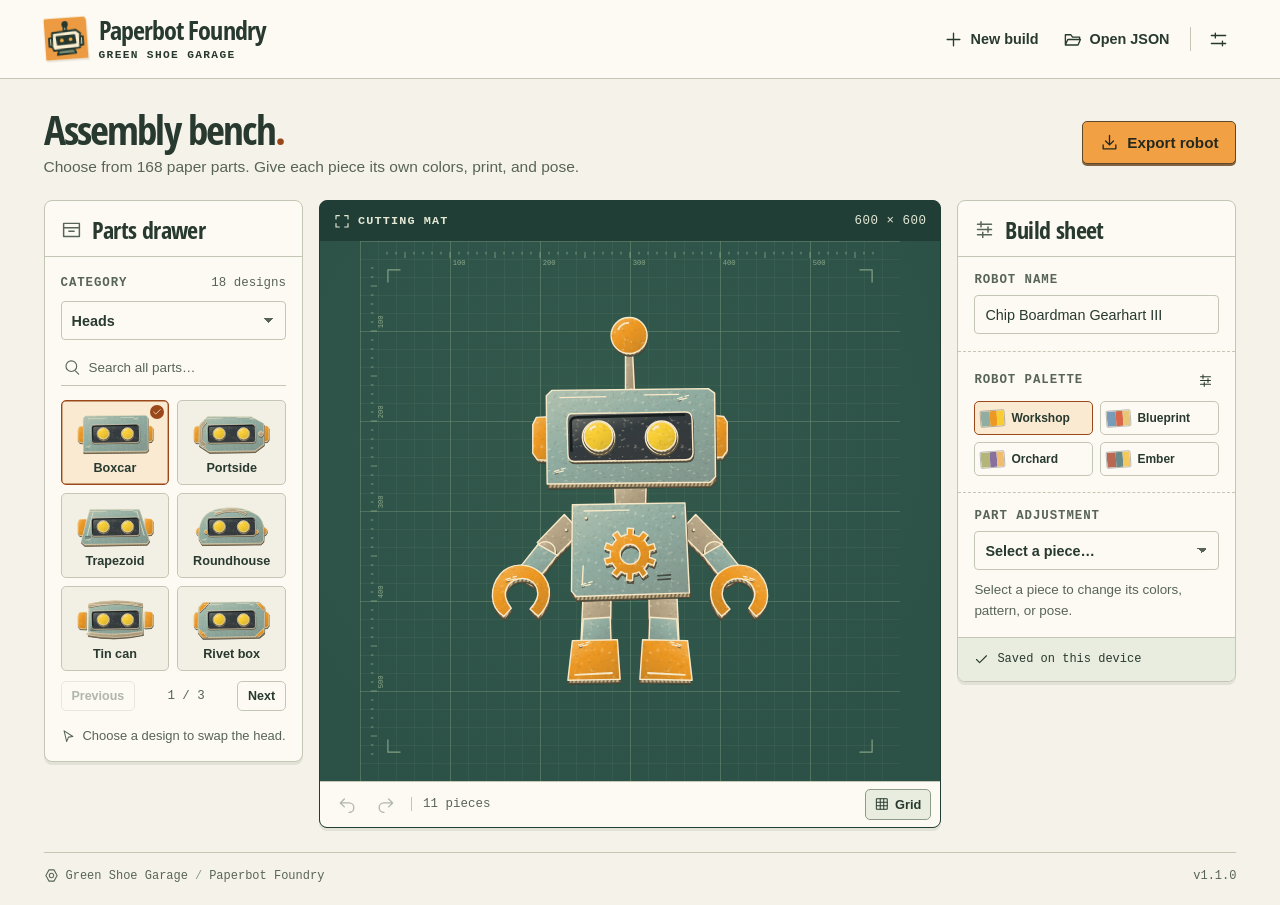
==== public/index.html @ af3d2be4 "init commit" ====
<!doctype html>
<html lang="en" data-theme="workshop">
<head>
<meta charset="utf-8"><meta name="viewport" content="width=device-width,initial-scale=1">
<meta name="theme-color" content="#f6f3e9"><meta name="description" content="Make a cut-paper robot at the Green Shoe Garage assembly bench. Pose interchangeable parts and download your creation.">
<title>Paperbot Foundry · Green Shoe Garage</title><link rel="icon" href="mark.svg" type="image/svg+xml"><link rel="stylesheet" href="workshop.css">
<script defer src="cutouts.js"></script><script defer src="parts.js"></script><script defer src="workshop.js"></script>
</head>
<body>
<header class="masthead"><div class="shell mast-inner">
<div class="brand"><img src="mark.svg" width="48" height="48" alt=""><div><div class="brand-name">Paperbot Foundry</div><div class="brand-by">GREEN SHOE GARAGE</div></div></div>
<nav aria-label="Project"><button id="new" class="quiet"><i data-icon="new"></i><span>New build</span></button><button id="open" class="quiet"><i data-icon="folder"></i><span>Open JSON</span></button><span class="nav-line"></span><button id="settings" class="icon" aria-label="Appearance and help" title="Appearance and help"><i data-icon="settings"></i></button></nav>
</div></header>
<main class="shell">
<div class="intro"><div><h1>Assembly bench<span class="title-dot">.</span></h1><p>Choose from 168 paper parts. Give each piece its own colors, print, and pose.</p></div><button class="primary" id="export"><i data-icon="download"></i>Export robot</button></div>
<div class="workshop">
<section class="panel drawer" aria-labelledby="drawer-title">
<div class="panel-title"><i data-icon="drawer"></i><h2 id="drawer-title">Parts drawer</h2></div>
<div class="drawer-body"><div class="label-line"><label for="category" class="label">Category</label><span class="mini" id="category-count"></span></div>
<select id="category"></select>
<label class="search-box"><span class="sr">Search all parts</span><i data-icon="search"></i><input type="search" id="part-search" placeholder="Search all parts…" autocomplete="off"></label>
<fieldset id="sides" hidden><legend class="sr">Limb side</legend><label><input type="radio" name="side" value="left" checked> Left</label><label><input type="radio" name="side" value="right"> Right</label></fieldset>
<div class="tiles" id="tiles"></div>
<div class="pages" id="pages"><button id="prev-page" aria-label="Previous page of parts">Previous</button><span id="page-info" class="mini" aria-live="polite"></span><button id="next-page" aria-label="Next page of parts">Next</button></div>
<p class="hint" id="drawer-hint"><i data-icon="pointer"></i><span></span></p></div></section>
<section class="mat-panel" aria-label="Robot assembly mat">
<div class="mat-top"><span><i data-icon="crop"></i>Cutting mat</span><span class="size-label">600 × 600</span></div>
<div class="mat-area"><div class="art-frame" id="frame">
<svg id="mat-grid" viewBox="0 0 600 600" aria-hidden="true"></svg><svg xmlns="http://www.w3.org/2000/svg" id="stage" tabindex="0" role="group" aria-label="Robot canvas. Select a part and use arrow keys to move it." viewBox="0 0 600 600"></svg>
<div class="mat-empty" id="mat-empty" hidden><i data-icon="drawer"></i><strong>Empty cutting mat</strong><span>Pick a part from the drawer to begin.</span></div>
</div></div>
<div class="mat-bottom"><div class="tools"><button id="undo" class="icon" title="Undo (Ctrl or Command Z)" aria-label="Undo"><i data-icon="undo"></i></button><button id="redo" class="icon" title="Redo" aria-label="Redo"><i data-icon="redo"></i></button></div><span class="mini part-count" id="part-count"></span><button id="grid-btn" class="grid-control" aria-pressed="true"><i data-icon="grid"></i>Grid</button></div></section>
<section class="panel sheet" aria-labelledby="sheet-title"><div class="panel-title"><i data-icon="sliders"></i><h2 id="sheet-title">Build sheet</h2></div>
<div class="sheet-section"><label for="robot-name" class="label">Robot name</label><input id="robot-name" type="text" maxlength="80" autocomplete="off"></div>
<div class="sheet-section"><div class="label-line"><span class="label">Robot palette</span><button id="custom" class="icon compact" title="Mix custom paper colors" aria-label="Mix custom paper colors"><i data-icon="sliders"></i></button></div><div id="palettes" class="palettes"></div></div>
<div class="sheet-section part-edit"><label class="label" for="piece">Part adjustment</label><select id="piece"></select><div id="selection-empty" class="adjust-hint">Select a piece to change its colors, pattern, or pose.</div>
<div id="adjustments" hidden><button id="part-finish" class="finish-button"><i data-icon="paint"></i> Colors &amp; pattern</button><div id="finish-summary" class="mini"></div><div class="range-row"><label for="angle">Angle</label><output id="angle-out" for="angle"></output></div><input type="range" id="angle" min="-180" max="180">
<div class="range-row"><label for="scale">Scale</label><output id="scale-out" for="scale"></output></div><input type="range" id="scale" min="30" max="220">
<div class="mirrors"><button id="flip" aria-label="Mirror horizontally" aria-pressed="false"><i data-icon="flip"></i>Mirror X</button><button id="flip-y" aria-label="Mirror vertically" aria-pressed="false"><i data-icon="flipY"></i>Mirror Y</button></div><div class="edit-tools"><button id="copy" class="icon" aria-label="Duplicate part" title="Duplicate part"><i data-icon="copy"></i></button><button id="raise" class="icon" aria-label="Bring forward one layer" title="Bring forward one layer"><i data-icon="up"></i></button><button id="lower" class="icon" aria-label="Send back one layer" title="Send back one layer"><i data-icon="down"></i></button><button id="remove" class="icon" aria-label="Remove part" title="Remove part"><i data-icon="trash"></i></button></div></div></div>
<div id="save-state" class="save-state"><i data-icon="check"></i><span>Saved on this device</span></div></section>
</div>
<footer><span><i data-icon="nut"></i>Green Shoe Garage <b>/</b> <span>Paperbot Foundry</span></span><span>v1.1.0</span></footer>
</main>
<input type="file" id="import-file" accept=".json,application/json" hidden>
<dialog id="modal"><div class="dialog-heading"><h2 id="dialog-title"></h2><button id="close" class="icon" aria-label="Close dialog"><i data-icon="close"></i></button></div><div id="dialog-content"></div></dialog>
<p id="notice" class="notice" role="status" aria-live="polite"></p>
</body></html>
---- public/workshop.css ----
@font-face{font-family:Bench;src:url("assets/bench.woff") format("woff");font-weight:700;font-display:swap}
:root{color-scheme:light;--paper:#f5f3e9;--card:#fcfaf2;--tile:#f2efe4;--ink:#28392f;--muted:#586457;--line:#c4c6b6;--strong:#8e9b89;--orange:#f2a044;--accent:#9a481a;--accent-bg:#faead2;--mat:#2c5147;--mat-top:#203e36;--mat-ink:#e4ead6;--grid:#a4be9a;--chip:#e8eddf;--focus:#a14910;--shadow:rgba(47,56,42,.09);--mono:"Courier New",monospace;font-family:"Open Sans",Arial,sans-serif;font-size:16px}
:root[data-theme=night]{color-scheme:dark;--paper:#212923;--card:#2c352f;--tile:#333e36;--ink:#f2f0df;--muted:#c0c7b9;--line:#556252;--strong:#89a18a;--accent:#ffb96f;--accent-bg:#4b4031;--chip:#364d3b;--focus:#ffc579;--mat:#233e37;--mat-top:#172d26}
:root[data-theme=contrast]{color-scheme:dark;--paper:#050505;--card:#090909;--tile:#151515;--ink:#fff;--muted:#eee;--line:#d4d4d4;--strong:#fff;--orange:#ffda52;--accent:#ffdf6d;--accent-bg:#302500;--chip:#172a13;--focus:#ffed64;--mat:#18271e;--mat-top:#000;--mat-ink:#fff}
*{box-sizing:border-box}body{margin:0;background:var(--paper);color:var(--ink)}button,input,select{font:inherit;color:inherit}button,select{cursor:pointer}button{border:1px solid var(--line);background:var(--card);border-radius:5px;display:inline-flex;align-items:center;justify-content:center;gap:.5rem;min-height:38px;font-weight:650}button:hover:not(:disabled){border-color:var(--strong);background-color:var(--tile)}button:disabled{cursor:default;opacity:.35}button:focus-visible,select:focus-visible,input:focus-visible,svg:focus-visible,a:focus-visible{outline:3px solid var(--focus);outline-offset:3px}button:active:not(:disabled){transform:translateY(1px)}[hidden]{display:none!important}svg.ui-ic{width:19px;height:19px;flex:none;display:inline-block;vertical-align:middle;pointer-events:none}
.shell{width:min(1510px,100%);margin:auto;padding-inline:clamp(18px,3.4vw,54px)}.masthead{border-bottom:1px solid var(--line);background:var(--card)}.mast-inner,.brand,nav,.intro,.label-line,.mat-top,.tools,.mat-bottom,.range-row,footer,footer>span,.dialog-heading,.save-state,.panel-title,.hint,.grid-control,.edit-tools{display:flex;align-items:center}.mast-inner,.intro,.label-line,.mat-top,.mat-bottom,.range-row,footer,.dialog-heading{justify-content:space-between}.mast-inner{min-height:78px}.brand{gap:11px}.brand img{transform:rotate(-4deg);width:44px;height:44px;filter:drop-shadow(1px 2px 0 var(--shadow))}.brand-name{font-family:Bench,"Arial Narrow",Arial,sans-serif;font-size:1.63rem;line-height:1.04;letter-spacing:-.035em}.brand-by,.mini,.label,.size-label,.save-state,footer,.mat-top,.part-no,.radio-label{font-family:var(--mono)}.brand-by{font-weight:700;letter-spacing:.12em;font-size:.7rem;margin-top:5px}.quiet,.icon,.grid-control{background:transparent}.quiet{border:1px solid transparent;padding:0 11px;font-size:.9rem}.nav-line{height:24px;width:1px;background:var(--line);margin:0 9px}.icon{height:36px;min-height:36px;min-width:36px;padding:5px;border-color:transparent}.intro{gap:1rem;padding:30px 0 24px}.intro h1{font-family:Bench,"Arial Narrow",Arial,sans-serif;font-size:clamp(2.35rem,3.2vw,3.2rem);letter-spacing:-.045em;line-height:1.01;margin:0}.title-dot{color:var(--accent)}.intro p{margin:.47rem 0 0;color:var(--muted);font-size:.97rem}.primary{color:#25291d;background:var(--orange);border:1.25px solid #5f4829;min-height:43px;padding:0 17px;box-shadow:0 2px 0 #82653f;font-size:.95rem}.primary:hover:not(:disabled){background:#ffb963;border-color:#684d2c}.workshop{display:grid;grid-template-columns:minmax(220px,.93fr) minmax(340px,2.23fr) minmax(235px,1fr);gap:16px;align-items:start}.panel,.mat-panel{border:1px solid var(--line);border-radius:8px;overflow:hidden;background:var(--card);box-shadow:0 3px 0 var(--shadow)}.panel-title{gap:10px;padding:16px 16px 14px;border-bottom:1px solid var(--line)}.panel-title .ui-ic{color:var(--muted);width:21px;height:21px}h2,.dialog-heading h2{margin:0;font:700 1.52rem/1.05 Bench,"Arial Narrow",Arial,sans-serif;letter-spacing:-.025em}.drawer-body,.sheet-section{padding:16px}.label-line{min-height:20px}.label{text-transform:uppercase;font-weight:700;font-size:.775rem;letter-spacing:.075em;color:var(--muted);display:block}.mini,.size-label{font-size:.78rem}.mini{color:var(--muted)}select,input[type=text]{margin-top:8px;border:1px solid var(--line);height:39px;width:100%;border-radius:4px;background:var(--card);padding:0 10px;font-size:.9rem}select{appearance:none;background-image:linear-gradient(45deg,transparent 50%,var(--muted) 50%),linear-gradient(135deg,var(--muted) 50%,transparent 50%);background-position:calc(100% - 16px) 50%,calc(100% - 11px) 50%;background-repeat:no-repeat;background-size:5px 5px;padding-right:28px;font-weight:600}fieldset{margin:10px 0 0;padding:0;border:0;display:flex;gap:12px}input[type=radio]{accent-color:var(--accent)}.tiles{display:grid;grid-template-columns:repeat(2,minmax(0,1fr));gap:8px;margin-top:14px}.tile{display:flex;flex-direction:column;justify-content:space-between;position:relative;padding:6px 4px 9px;background:var(--tile);border:1px solid var(--line);border-radius:5px;gap:0;min-width:0;overflow:hidden;font-size:.79rem;font-weight:650}.tile:hover:not(:disabled){border-color:var(--accent);background:var(--accent-bg)}.tile[aria-pressed=true]{border:1.5px solid var(--accent);background:var(--accent-bg);box-shadow:inset 0 0 0 .4px var(--accent)}.tile-art{width:100%;height:clamp(53px,4.2vw,74px);overflow:visible}.tile-check{position:absolute;right:4px;top:4px;background:var(--accent);color:var(--card);width:14px;height:14px;border-radius:50%;display:grid;place-items:center}.tile-check .ui-ic{width:10px;height:10px}.hint{align-items:flex-start;gap:7px;color:var(--muted);font-size:.81rem;line-height:1.45;margin:16px 0 0}.hint .ui-ic{width:15px;height:15px;margin-top:2px}.mat-panel{border:1px solid var(--mat-top);background:var(--mat-top);box-shadow:0 3px 0 var(--shadow)}.mat-top{height:40px;padding:0 14px;color:var(--mat-ink);background:var(--mat-top);text-transform:uppercase;font-size:.74rem;letter-spacing:.095em;font-weight:700}.mat-top>span:first-child{display:flex;gap:8px;align-items:center}.mat-top .ui-ic{height:16px;width:16px}.size-label{font-weight:400;letter-spacing:.04em}.mat-area{background:var(--mat);display:grid;place-items:center;overflow:hidden;background-image:radial-gradient(ellipse at 46% 37%,#a2c49310,transparent 80%)}.art-frame{width:100%;max-width:min(100%,clamp(455px,60vh,700px));position:relative;aspect-ratio:1}.art-frame>svg{position:absolute;inset:0;width:100%;height:100%;display:block}#mat-grid{color:var(--grid)}#stage{touch-action:none;overflow:hidden}#stage [data-id]{cursor:grab}#stage.moving [data-id]{cursor:grabbing}.mat-empty{position:absolute;inset:0;display:flex;flex-direction:column;justify-content:center;align-items:center;color:var(--mat-ink);gap:8px;text-align:center;padding:32px;pointer-events:none}.mat-empty strong{font:700 2rem Bench,Arial,sans-serif}.mat-empty span{font-size:.9rem}.mat-empty .ui-ic{width:32px;height:32px}.mat-bottom{height:46px;padding:0 9px;background:var(--card);gap:8px;border-top:1px solid var(--line)}.tools{gap:2px}.part-count{margin-right:auto;border-left:1px solid var(--line);padding-left:11px}.grid-control{height:31px;min-height:31px;padding:0 9px;gap:6px;font-size:.8rem;border-color:var(--line)}.grid-control[aria-pressed=true]{background:var(--chip);border-color:var(--strong)}.grid-control .ui-ic{width:14px;height:14px}.sheet-section+.sheet-section{border-top:1px dashed var(--line)}.sheet-section:has(#robot-name){padding-bottom:17px}.compact{min-width:28px;height:24px;min-height:24px}.compact .ui-ic{width:15px;height:15px}.palettes{display:grid;grid-template-columns:1fr 1fr;gap:7px;margin-top:9px}.palette{min-width:0;white-space:nowrap;justify-content:flex-start;gap:6px;padding:5px;font-size:.75rem;font-weight:600;min-height:34px}.palette[aria-pressed=true]{border-color:var(--accent);background:var(--accent-bg)}.swatch{height:17px;width:25px;display:inline-flex;flex:none;overflow:hidden;border:1px solid #0004;border-radius:2px;transform:rotate(-4deg)}.swatch b:nth-child(1){flex:1.2}.swatch b{flex:1}.adjust-hint{font-size:.84rem;line-height:1.5;color:var(--muted);margin-top:10px}.range-row{margin-top:13px;font-size:.82rem}.range-row output{font: .8rem var(--mono)}input[type=range]{width:100%;margin:6px 0 0;accent-color:var(--accent)}.edit-tools{gap:2px;justify-content:space-between;border-top:1px dashed var(--line);padding-top:7px;margin-top:10px}.edit-tools .icon{min-width:28px}.edit-tools .ui-ic{height:17px;width:17px}.save-state{padding:14px 16px;gap:8px;background:var(--chip);color:var(--ink);font-size:.75rem;border-top:1px solid var(--line)}.save-state .ui-ic{width:15px;height:15px}footer{border-top:1px solid var(--line);margin:24px 0 20px;padding-top:14px;color:var(--muted);font-size:.75rem;line-height:1.5}footer>span{gap:7px}footer b{font-weight:400;color:var(--strong)}footer .ui-ic{width:15px;height:15px}
dialog{border:1px solid var(--strong);color:var(--ink);border-radius:9px;width:min(440px,calc(100% - 32px));background:var(--card);padding:20px;box-shadow:0 14px 70px #11231950;max-height:90dvh}dialog::backdrop{background:#101c16a8}.dialog-heading{gap:12px;border-bottom:1px solid var(--line);padding-bottom:10px;margin-bottom:14px}.dialog-heading h2{font-size:1.8rem}.modal-copy{font-size:.94rem;line-height:1.5;color:var(--muted);margin:12px 0}.choice-list{display:grid;gap:8px}.choice{padding:10px 13px;text-align:left;display:block}.choice strong{display:block}.choice small{display:block;color:var(--muted);font-size:.84rem;font-weight:400;margin-top:3px;line-height:1.4}.dialog-foot{display:flex;justify-content:flex-end;gap:10px;margin-top:18px}.dialog-foot button{padding-inline:14px}.format-row{display:grid;grid-template-columns:repeat(4,1fr);gap:5px}.format-row button[aria-pressed=true]{background:var(--accent-bg);border-color:var(--accent);color:var(--accent)}.modal-field{display:block;margin-top:16px}.note{font-size:.86rem;color:var(--muted);line-height:1.5}.color-row{display:flex;justify-content:space-between;align-items:center;margin-top:9px;font-size:.95rem}input[type=color]{border:1px solid var(--line);background:var(--tile);padding:2px;width:58px;height:34px}.notice{position:fixed;z-index:4;bottom:12px;left:50%;transform:translateX(-50%);background:var(--ink);color:var(--card);border:1px solid var(--line);padding:10px 17px;border-radius:5px;font-size:.88rem;max-width:calc(100vw - 24px);width:max-content;box-shadow:0 3px 14px #0003}.notice:empty{display:none}.sr{position:absolute;width:1px;height:1px;overflow:hidden;clip-path:inset(50%)}@media(min-width:1550px){.art-frame{max-width:min(100%,670px)}}
@media(max-width:1120px){.workshop{grid-template-columns:minmax(190px,.91fr) minmax(295px,1.85fr) minmax(205px,1fr);gap:11px}.shell{padding-inline:20px}.drawer-body,.sheet-section,.panel-title{padding:13px}.palette{gap:4px;font-size:.71rem}.swatch{width:21px}}
@media(max-width:840px){.workshop{grid-template-columns:minmax(190px,.75fr) minmax(290px,1.4fr)}.sheet{grid-column:1/-1;display:grid;grid-template-columns:1fr 1fr 1.25fr}.sheet .panel-title,.sheet .save-state{grid-column:1/-1}.sheet .sheet-section{border-top:none}.sheet-section+.sheet-section{border-left:1px dashed var(--line)}.intro{padding:23px 0 19px}.art-frame{max-width:100%}.tile-art{height:55px}}
@media(max-width:600px){.shell{padding-inline:12px}.mast-inner{min-height:62px}.brand{gap:8px}.brand img{width:35px;height:35px}.brand-name{font-size:1.28rem}.brand-by{font-size:.58rem;letter-spacing:.1em}.quiet{padding:0 7px;min-width:38px}.quiet span{position:absolute;clip-path:inset(50%);width:1px;height:1px;overflow:hidden}.nav-line{margin:0 2px}.intro{padding:18px 0 15px;align-items:flex-start}.intro h1{font-size:2.1rem}.intro p{font-size:.84rem;line-height:1.4;max-width:235px;margin-top:5px}.primary{font-size:.84rem;min-height:38px;white-space:nowrap;padding:0 10px}.primary .ui-ic{width:16px}.workshop{display:flex;flex-direction:column;gap:12px}.workshop>section{width:100%}.mat-panel{order:-1}.art-frame{width:min(100%,49vh);min-width:min(100%,280px)}.mat-top{height:31px}.mat-bottom{height:38px}.drawer .panel-title,.sheet .panel-title{padding:12px 14px}.drawer-body{padding:12px 14px}.tiles{grid-template-columns:repeat(3,minmax(0,1fr));margin-top:10px}.tile-art{height:48px}.tile{padding:4px 2px 6px}.sheet{display:block}.sheet .sheet-section+.sheet-section{border-left:none;border-top:1px dashed var(--line)}.palettes{grid-template-columns:repeat(4,minmax(0,1fr))}.palette{flex-direction:column}.hint{margin-top:10px}footer{margin-top:16px}.part-count{font-size:.72rem}}@media(prefers-reduced-motion:reduce){*{scroll-behavior:auto!important}}


/* Catalog browsing and the selected piece's paper finish. */
.search-box{display:flex;align-items:center;gap:6px;border-bottom:1px solid var(--line);margin-top:9px;padding:0 3px;color:var(--muted)}
.search-box .ui-ic{width:16px}.search-box input{width:100%;min-width:0;border:0;background:transparent;height:36px;font-size:.84rem;color:var(--ink);padding:0 3px}.search-box input::placeholder{color:var(--muted)}
.pages{display:flex;align-items:center;justify-content:space-between;gap:6px;margin-top:10px}.pages button{font-size:.78rem;padding:4px 10px;min-height:30px}
.finish-button{width:100%;font-size:.88rem;background:var(--chip);margin:11px 0 5px}.finish-button .ui-ic{width:16px}
#finish-summary{font-size:.73rem;color:var(--muted);line-height:1.4}
.mirrors{display:flex;gap:5px;margin-top:9px}.mirrors button{flex:1;padding:4px;font-size:.79rem;min-height:31px}.mirrors .ui-ic{width:15px;height:15px}.mirrors button[aria-pressed=true]{background:var(--accent-bg);border-color:var(--accent)}
.finish-lead{display:flex;align-items:center;gap:15px;margin-bottom:12px}.finish-lead svg{width:114px;height:81px;background:var(--mat);border:1px solid var(--mat-top);border-radius:4px}.finish-lead .mini{margin-top:4px;text-transform:capitalize}
.link-stock{display:flex;align-items:center;gap:6px;font-size:.9rem}.link-stock input{width:17px;height:17px;accent-color:var(--accent)}.stocks{display:grid;grid-template-columns:repeat(3,minmax(0,1fr));gap:8px;margin:11px 0 17px}.stocks label{background:var(--tile);border:1px solid var(--line);border-radius:4px;padding:7px 8px;display:flex;flex-direction:column;gap:3px;font-size:.8rem}.stocks input[type=color]{width:100%;min-height:28px;padding:1px;cursor:pointer}
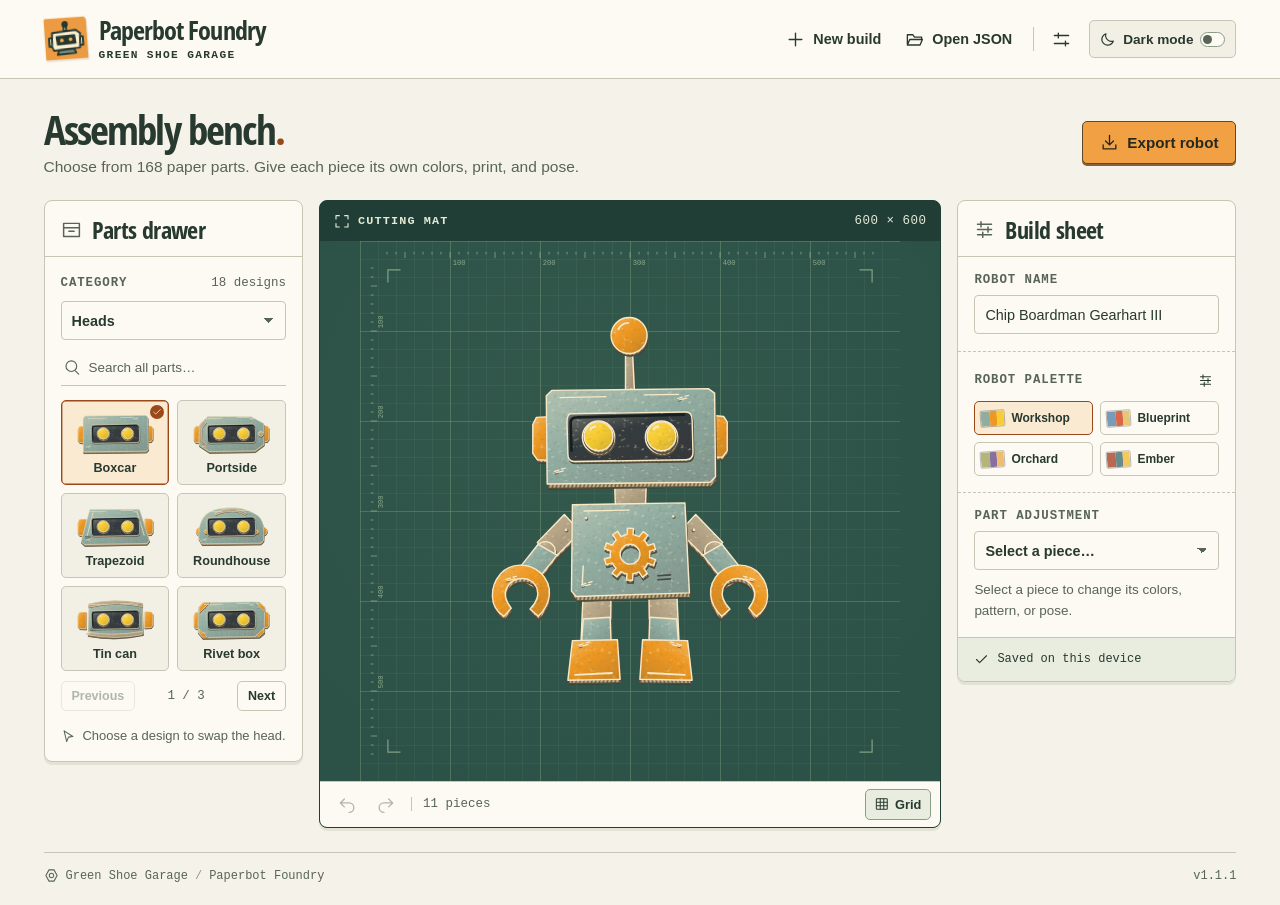
==== commit 8e865b75: "dark mode" ====
--- a/public/index.html
+++ b/public/index.html
@@ -3,13 +3,14 @@
 <head>
 <meta charset="utf-8"><meta name="viewport" content="width=device-width,initial-scale=1">
 <meta name="theme-color" content="#f6f3e9"><meta name="description" content="Make a cut-paper robot at the Green Shoe Garage assembly bench. Pose interchangeable parts and download your creation.">
-<title>Paperbot Foundry · Green Shoe Garage</title><link rel="icon" href="mark.svg" type="image/svg+xml"><link rel="stylesheet" href="workshop.css">
+<title>Paperbot Foundry · Green Shoe Garage</title><link rel="icon" href="mark.svg" type="image/svg+xml"><script src="appearance.js"></script><link rel="stylesheet" href="workshop.css">
 <script defer src="cutouts.js"></script><script defer src="parts.js"></script><script defer src="workshop.js"></script>
 </head>
 <body>
 <header class="masthead"><div class="shell mast-inner">
 <div class="brand"><img src="mark.svg" width="48" height="48" alt=""><div><div class="brand-name">Paperbot Foundry</div><div class="brand-by">GREEN SHOE GARAGE</div></div></div>
 <nav aria-label="Project"><button id="new" class="quiet"><i data-icon="new"></i><span>New build</span></button><button id="open" class="quiet"><i data-icon="folder"></i><span>Open JSON</span></button><span class="nav-line"></span><button id="settings" class="icon" aria-label="Appearance and help" title="Appearance and help"><i data-icon="settings"></i></button></nav>
+<button id="dark-toggle" class="theme-switch" type="button" aria-pressed="false"><i data-icon="moon"></i>Dark mode<span class="switch-track" aria-hidden="true"></span></button>
 </div></header>
 <main class="shell">
 <div class="intro"><div><h1>Assembly bench<span class="title-dot">.</span></h1><p>Choose from 168 paper parts. Give each piece its own colors, print, and pose.</p></div><button class="primary" id="export"><i data-icon="download"></i>Export robot</button></div>
@@ -39,7 +40,7 @@
 <div class="mirrors"><button id="flip" aria-label="Mirror horizontally" aria-pressed="false"><i data-icon="flip"></i>Mirror X</button><button id="flip-y" aria-label="Mirror vertically" aria-pressed="false"><i data-icon="flipY"></i>Mirror Y</button></div><div class="edit-tools"><button id="copy" class="icon" aria-label="Duplicate part" title="Duplicate part"><i data-icon="copy"></i></button><button id="raise" class="icon" aria-label="Bring forward one layer" title="Bring forward one layer"><i data-icon="up"></i></button><button id="lower" class="icon" aria-label="Send back one layer" title="Send back one layer"><i data-icon="down"></i></button><button id="remove" class="icon" aria-label="Remove part" title="Remove part"><i data-icon="trash"></i></button></div></div></div>
 <div id="save-state" class="save-state"><i data-icon="check"></i><span>Saved on this device</span></div></section>
 </div>
-<footer><span><i data-icon="nut"></i>Green Shoe Garage <b>/</b> <span>Paperbot Foundry</span></span><span>v1.1.0</span></footer>
+<footer><span><i data-icon="nut"></i>Green Shoe Garage <b>/</b> <span>Paperbot Foundry</span></span><span>v1.1.1</span></footer>
 </main>
 <input type="file" id="import-file" accept=".json,application/json" hidden>
 <dialog id="modal"><div class="dialog-heading"><h2 id="dialog-title"></h2><button id="close" class="icon" aria-label="Close dialog"><i data-icon="close"></i></button></div><div id="dialog-content"></div></dialog>
--- a/public/workshop.css
+++ b/public/workshop.css
@@ -1,6 +1,6 @@
 @font-face{font-family:Bench;src:url("assets/bench.woff") format("woff");font-weight:700;font-display:swap}
 :root{color-scheme:light;--paper:#f5f3e9;--card:#fcfaf2;--tile:#f2efe4;--ink:#28392f;--muted:#586457;--line:#c4c6b6;--strong:#8e9b89;--orange:#f2a044;--accent:#9a481a;--accent-bg:#faead2;--mat:#2c5147;--mat-top:#203e36;--mat-ink:#e4ead6;--grid:#a4be9a;--chip:#e8eddf;--focus:#a14910;--shadow:rgba(47,56,42,.09);--mono:"Courier New",monospace;font-family:"Open Sans",Arial,sans-serif;font-size:16px}
-:root[data-theme=night]{color-scheme:dark;--paper:#212923;--card:#2c352f;--tile:#333e36;--ink:#f2f0df;--muted:#c0c7b9;--line:#556252;--strong:#89a18a;--accent:#ffb96f;--accent-bg:#4b4031;--chip:#364d3b;--focus:#ffc579;--mat:#233e37;--mat-top:#172d26}
+:root[data-theme=night]{color-scheme:dark;--paper:#18211d;--card:#242f29;--tile:#2e3a32;--ink:#f4f2e7;--muted:#c4ccbd;--line:#617365;--strong:#89a18a;--accent:#ffb96f;--accent-bg:#4b4031;--chip:#364d3b;--focus:#ffc579;--mat:#233e37;--mat-top:#172d26}
 :root[data-theme=contrast]{color-scheme:dark;--paper:#050505;--card:#090909;--tile:#151515;--ink:#fff;--muted:#eee;--line:#d4d4d4;--strong:#fff;--orange:#ffda52;--accent:#ffdf6d;--accent-bg:#302500;--chip:#172a13;--focus:#ffed64;--mat:#18271e;--mat-top:#000;--mat-ink:#fff}
 *{box-sizing:border-box}body{margin:0;background:var(--paper);color:var(--ink)}button,input,select{font:inherit;color:inherit}button,select{cursor:pointer}button{border:1px solid var(--line);background:var(--card);border-radius:5px;display:inline-flex;align-items:center;justify-content:center;gap:.5rem;min-height:38px;font-weight:650}button:hover:not(:disabled){border-color:var(--strong);background-color:var(--tile)}button:disabled{cursor:default;opacity:.35}button:focus-visible,select:focus-visible,input:focus-visible,svg:focus-visible,a:focus-visible{outline:3px solid var(--focus);outline-offset:3px}button:active:not(:disabled){transform:translateY(1px)}[hidden]{display:none!important}svg.ui-ic{width:19px;height:19px;flex:none;display:inline-block;vertical-align:middle;pointer-events:none}
 .shell{width:min(1510px,100%);margin:auto;padding-inline:clamp(18px,3.4vw,54px)}.masthead{border-bottom:1px solid var(--line);background:var(--card)}.mast-inner,.brand,nav,.intro,.label-line,.mat-top,.tools,.mat-bottom,.range-row,footer,footer>span,.dialog-heading,.save-state,.panel-title,.hint,.grid-control,.edit-tools{display:flex;align-items:center}.mast-inner,.intro,.label-line,.mat-top,.mat-bottom,.range-row,footer,.dialog-heading{justify-content:space-between}.mast-inner{min-height:78px}.brand{gap:11px}.brand img{transform:rotate(-4deg);width:44px;height:44px;filter:drop-shadow(1px 2px 0 var(--shadow))}.brand-name{font-family:Bench,"Arial Narrow",Arial,sans-serif;font-size:1.63rem;line-height:1.04;letter-spacing:-.035em}.brand-by,.mini,.label,.size-label,.save-state,footer,.mat-top,.part-no,.radio-label{font-family:var(--mono)}.brand-by{font-weight:700;letter-spacing:.12em;font-size:.7rem;margin-top:5px}.quiet,.icon,.grid-control{background:transparent}.quiet{border:1px solid transparent;padding:0 11px;font-size:.9rem}.nav-line{height:24px;width:1px;background:var(--line);margin:0 9px}.icon{height:36px;min-height:36px;min-width:36px;padding:5px;border-color:transparent}.intro{gap:1rem;padding:30px 0 24px}.intro h1{font-family:Bench,"Arial Narrow",Arial,sans-serif;font-size:clamp(2.35rem,3.2vw,3.2rem);letter-spacing:-.045em;line-height:1.01;margin:0}.title-dot{color:var(--accent)}.intro p{margin:.47rem 0 0;color:var(--muted);font-size:.97rem}.primary{color:#25291d;background:var(--orange);border:1.25px solid #5f4829;min-height:43px;padding:0 17px;box-shadow:0 2px 0 #82653f;font-size:.95rem}.primary:hover:not(:disabled){background:#ffb963;border-color:#684d2c}.workshop{display:grid;grid-template-columns:minmax(220px,.93fr) minmax(340px,2.23fr) minmax(235px,1fr);gap:16px;align-items:start}.panel,.mat-panel{border:1px solid var(--line);border-radius:8px;overflow:hidden;background:var(--card);box-shadow:0 3px 0 var(--shadow)}.panel-title{gap:10px;padding:16px 16px 14px;border-bottom:1px solid var(--line)}.panel-title .ui-ic{color:var(--muted);width:21px;height:21px}h2,.dialog-heading h2{margin:0;font:700 1.52rem/1.05 Bench,"Arial Narrow",Arial,sans-serif;letter-spacing:-.025em}.drawer-body,.sheet-section{padding:16px}.label-line{min-height:20px}.label{text-transform:uppercase;font-weight:700;font-size:.775rem;letter-spacing:.075em;color:var(--muted);display:block}.mini,.size-label{font-size:.78rem}.mini{color:var(--muted)}select,input[type=text]{margin-top:8px;border:1px solid var(--line);height:39px;width:100%;border-radius:4px;background:var(--card);padding:0 10px;font-size:.9rem}select{appearance:none;background-image:linear-gradient(45deg,transparent 50%,var(--muted) 50%),linear-gradient(135deg,var(--muted) 50%,transparent 50%);background-position:calc(100% - 16px) 50%,calc(100% - 11px) 50%;background-repeat:no-repeat;background-size:5px 5px;padding-right:28px;font-weight:600}fieldset{margin:10px 0 0;padding:0;border:0;display:flex;gap:12px}input[type=radio]{accent-color:var(--accent)}.tiles{display:grid;grid-template-columns:repeat(2,minmax(0,1fr));gap:8px;margin-top:14px}.tile{display:flex;flex-direction:column;justify-content:space-between;position:relative;padding:6px 4px 9px;background:var(--tile);border:1px solid var(--line);border-radius:5px;gap:0;min-width:0;overflow:hidden;font-size:.79rem;font-weight:650}.tile:hover:not(:disabled){border-color:var(--accent);background:var(--accent-bg)}.tile[aria-pressed=true]{border:1.5px solid var(--accent);background:var(--accent-bg);box-shadow:inset 0 0 0 .4px var(--accent)}.tile-art{width:100%;height:clamp(53px,4.2vw,74px);overflow:visible}.tile-check{position:absolute;right:4px;top:4px;background:var(--accent);color:var(--card);width:14px;height:14px;border-radius:50%;display:grid;place-items:center}.tile-check .ui-ic{width:10px;height:10px}.hint{align-items:flex-start;gap:7px;color:var(--muted);font-size:.81rem;line-height:1.45;margin:16px 0 0}.hint .ui-ic{width:15px;height:15px;margin-top:2px}.mat-panel{border:1px solid var(--mat-top);background:var(--mat-top);box-shadow:0 3px 0 var(--shadow)}.mat-top{height:40px;padding:0 14px;color:var(--mat-ink);background:var(--mat-top);text-transform:uppercase;font-size:.74rem;letter-spacing:.095em;font-weight:700}.mat-top>span:first-child{display:flex;gap:8px;align-items:center}.mat-top .ui-ic{height:16px;width:16px}.size-label{font-weight:400;letter-spacing:.04em}.mat-area{background:var(--mat);display:grid;place-items:center;overflow:hidden;background-image:radial-gradient(ellipse at 46% 37%,#a2c49310,transparent 80%)}.art-frame{width:100%;max-width:min(100%,clamp(455px,60vh,700px));position:relative;aspect-ratio:1}.art-frame>svg{position:absolute;inset:0;width:100%;height:100%;display:block}#mat-grid{color:var(--grid)}#stage{touch-action:none;overflow:hidden}#stage [data-id]{cursor:grab}#stage.moving [data-id]{cursor:grabbing}.mat-empty{position:absolute;inset:0;display:flex;flex-direction:column;justify-content:center;align-items:center;color:var(--mat-ink);gap:8px;text-align:center;padding:32px;pointer-events:none}.mat-empty strong{font:700 2rem Bench,Arial,sans-serif}.mat-empty span{font-size:.9rem}.mat-empty .ui-ic{width:32px;height:32px}.mat-bottom{height:46px;padding:0 9px;background:var(--card);gap:8px;border-top:1px solid var(--line)}.tools{gap:2px}.part-count{margin-right:auto;border-left:1px solid var(--line);padding-left:11px}.grid-control{height:31px;min-height:31px;padding:0 9px;gap:6px;font-size:.8rem;border-color:var(--line)}.grid-control[aria-pressed=true]{background:var(--chip);border-color:var(--strong)}.grid-control .ui-ic{width:14px;height:14px}.sheet-section+.sheet-section{border-top:1px dashed var(--line)}.sheet-section:has(#robot-name){padding-bottom:17px}.compact{min-width:28px;height:24px;min-height:24px}.compact .ui-ic{width:15px;height:15px}.palettes{display:grid;grid-template-columns:1fr 1fr;gap:7px;margin-top:9px}.palette{min-width:0;white-space:nowrap;justify-content:flex-start;gap:6px;padding:5px;font-size:.75rem;font-weight:600;min-height:34px}.palette[aria-pressed=true]{border-color:var(--accent);background:var(--accent-bg)}.swatch{height:17px;width:25px;display:inline-flex;flex:none;overflow:hidden;border:1px solid #0004;border-radius:2px;transform:rotate(-4deg)}.swatch b:nth-child(1){flex:1.2}.swatch b{flex:1}.adjust-hint{font-size:.84rem;line-height:1.5;color:var(--muted);margin-top:10px}.range-row{margin-top:13px;font-size:.82rem}.range-row output{font: .8rem var(--mono)}input[type=range]{width:100%;margin:6px 0 0;accent-color:var(--accent)}.edit-tools{gap:2px;justify-content:space-between;border-top:1px dashed var(--line);padding-top:7px;margin-top:10px}.edit-tools .icon{min-width:28px}.edit-tools .ui-ic{height:17px;width:17px}.save-state{padding:14px 16px;gap:8px;background:var(--chip);color:var(--ink);font-size:.75rem;border-top:1px solid var(--line)}.save-state .ui-ic{width:15px;height:15px}footer{border-top:1px solid var(--line);margin:24px 0 20px;padding-top:14px;color:var(--muted);font-size:.75rem;line-height:1.5}footer>span{gap:7px}footer b{font-weight:400;color:var(--strong)}footer .ui-ic{width:15px;height:15px}
@@ -19,3 +19,18 @@
 .mirrors{display:flex;gap:5px;margin-top:9px}.mirrors button{flex:1;padding:4px;font-size:.79rem;min-height:31px}.mirrors .ui-ic{width:15px;height:15px}.mirrors button[aria-pressed=true]{background:var(--accent-bg);border-color:var(--accent)}
 .finish-lead{display:flex;align-items:center;gap:15px;margin-bottom:12px}.finish-lead svg{width:114px;height:81px;background:var(--mat);border:1px solid var(--mat-top);border-radius:4px}.finish-lead .mini{margin-top:4px;text-transform:capitalize}
 .link-stock{display:flex;align-items:center;gap:6px;font-size:.9rem}.link-stock input{width:17px;height:17px;accent-color:var(--accent)}.stocks{display:grid;grid-template-columns:repeat(3,minmax(0,1fr));gap:8px;margin:11px 0 17px}.stocks label{background:var(--tile);border:1px solid var(--line);border-radius:4px;padding:7px 8px;display:flex;flex-direction:column;gap:3px;font-size:.8rem}.stocks input[type=color]{width:100%;min-height:28px;padding:1px;cursor:pointer}
+
+.mast-inner nav{margin-left:auto}
+.theme-switch{margin-left:10px;padding:0 10px;gap:7px;white-space:nowrap;color:var(--ink);background:var(--tile);font-size:.85rem}
+.theme-switch .ui-ic{width:16px;height:16px}
+.switch-track{display:inline-flex;align-items:center;width:25px;height:15px;padding:2px;border:1px solid var(--strong);border-radius:20px;background:var(--card)}
+.switch-track::after{content:"";width:9px;height:9px;background:var(--muted);border-radius:100%}
+.theme-switch[aria-pressed=true]{border-color:var(--accent)}
+.theme-switch[aria-pressed=true] .switch-track{justify-content:flex-end;background:var(--accent);border-color:var(--accent)}
+.theme-switch[aria-pressed=true] .switch-track::after{background:var(--paper)}
+@media(max-width:480px){
+  .mast-inner{display:grid;grid-template-columns:minmax(0,1fr) auto;row-gap:4px;padding-block:9px 6px}
+  .theme-switch{grid-column:2;grid-row:1;min-height:35px;margin:0}
+  .mast-inner nav{grid-row:2;grid-column:1/-1;justify-self:end}
+  .mast-inner nav .quiet span{position:static;clip-path:none;width:auto;height:auto;overflow:visible}
+}
